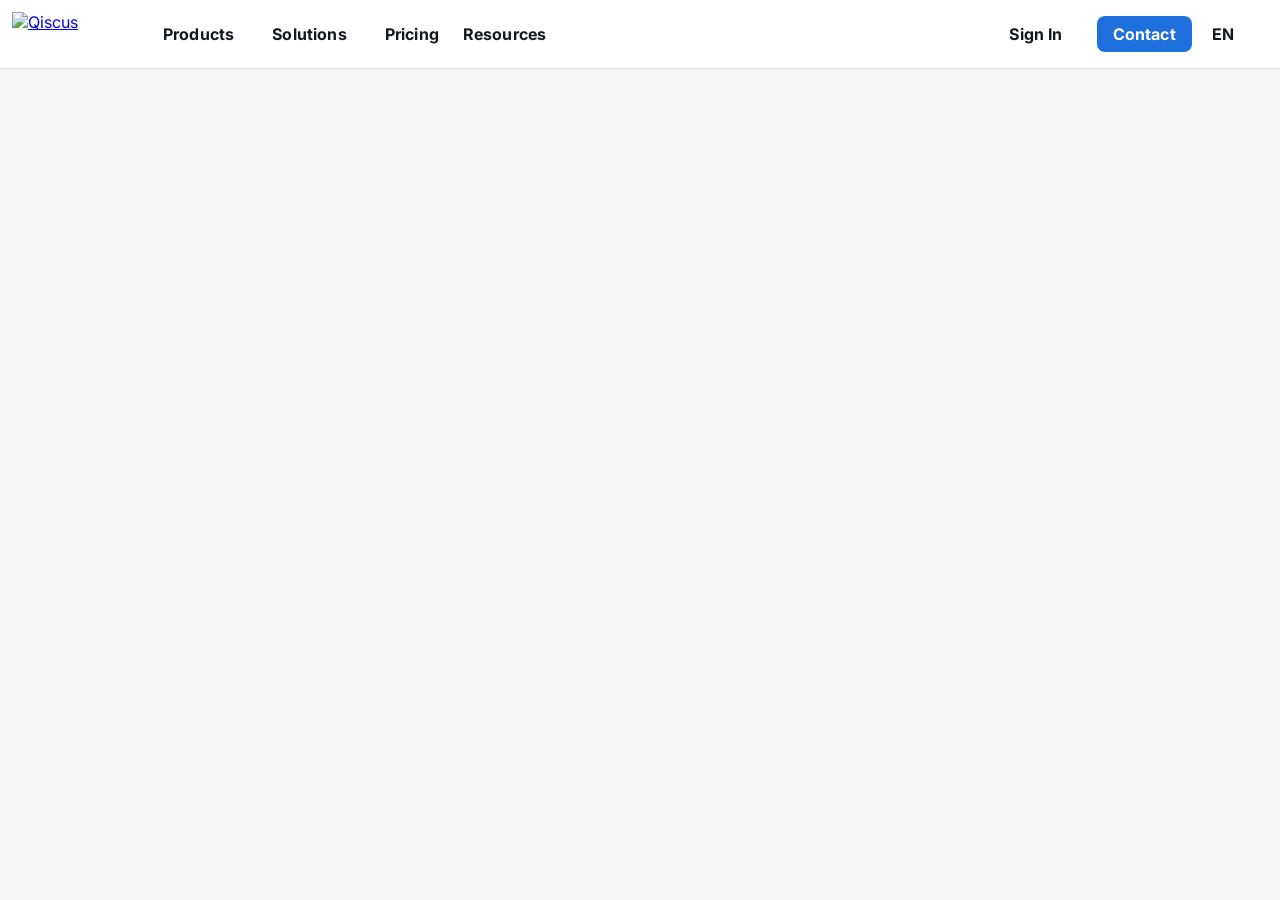
==== index.html @ 8c1f57ea "initial commit" ====
<!DOCTYPE html>
<html lang="en">
<head>
  <meta charset="UTF-8" />
  <meta name="viewport" content="width=device-width, initial-scale=1.0" />
  <title>Qiscus AI</title>
  <link rel="preconnect" href="https://fonts.googleapis.com" />
  <link rel="preconnect" href="https://fonts.gstatic.com" crossorigin />
  <link href="https://fonts.googleapis.com/css2?family=Inter:wght@400;700&display=swap" rel="stylesheet" />
  <link rel="stylesheet" href="styles.css" />
</head>
<body>
  <nav class="navbar">
    <div class="navbar__inner">
      <!-- Left: Logo + Nav -->
      <div class="navbar__left">
        <a href="#" class="navbar__logo">
          <img
            src="https://www.figma.com/api/mcp/asset/626fae6c-882a-439d-8026-f53a0a660270"
            alt="Qiscus"
            width="115"
            height="44"
          />
        </a>
        <ul class="navbar__nav">
          <li class="navbar__nav-item">
            <a href="#" class="navbar__nav-link">
              Products
              <img class="navbar__caret" src="https://www.figma.com/api/mcp/asset/991125d8-2d7a-445a-ba96-d4a3326b220b" alt="" aria-hidden="true" />
            </a>
          </li>
          <li class="navbar__nav-item">
            <a href="#" class="navbar__nav-link">
              Solutions
              <img class="navbar__caret" src="https://www.figma.com/api/mcp/asset/991125d8-2d7a-445a-ba96-d4a3326b220b" alt="" aria-hidden="true" />
            </a>
          </li>
          <li class="navbar__nav-item">
            <a href="#" class="navbar__nav-link">Pricing</a>
          </li>
          <li class="navbar__nav-item">
            <a href="#" class="navbar__nav-link">
              Resources
              <img class="navbar__caret" src="https://www.figma.com/api/mcp/asset/991125d8-2d7a-445a-ba96-d4a3326b220b" alt="" aria-hidden="true" />
            </a>
          </li>
        </ul>
      </div>

      <!-- Right: Actions -->
      <div class="navbar__right">
        <a href="#" class="navbar__nav-link">
          Sign In
          <img class="navbar__caret" src="https://www.figma.com/api/mcp/asset/991125d8-2d7a-445a-ba96-d4a3326b220b" alt="" aria-hidden="true" />
        </a>
        <a href="#" class="navbar__btn-contact">Contact</a>
        <a href="#" class="navbar__nav-link">
          EN
          <img class="navbar__caret" src="https://www.figma.com/api/mcp/asset/991125d8-2d7a-445a-ba96-d4a3326b220b" alt="" aria-hidden="true" />
        </a>
      </div>
    </div>
  </nav>
</body>
</html>
---- styles.css ----
*, *::before, *::after {
  box-sizing: border-box;
  margin: 0;
  padding: 0;
}

body {
  font-family: 'Inter', sans-serif;
  background: #f5f5f5;
}

/* Navbar */
.navbar {
  background: #ffffff;
  border-bottom: 0.5px solid #dcdcdc;
  padding: 8px 0;
}

.navbar__inner {
  max-width: 1280px;
  margin: 0 auto;
  height: 52px;
  padding: 0 12px;
  display: flex;
  align-items: center;
  justify-content: space-between;
}

/* Left side */
.navbar__left {
  display: flex;
  align-items: center;
  gap: 24px;
}

.navbar__logo img {
  display: block;
}

.navbar__nav {
  list-style: none;
  display: flex;
  align-items: center;
}

.navbar__nav-item {
  display: flex;
}

/* Shared link style */
.navbar__nav-link {
  display: flex;
  align-items: center;
  gap: 2px;
  padding: 10px 12px;
  font-size: 16px;
  font-weight: 700;
  line-height: 28px;
  letter-spacing: 0.16px;
  color: #14181f;
  text-decoration: none;
  white-space: nowrap;
  cursor: pointer;
}

.navbar__nav-link:hover {
  opacity: 0.75;
}

/* Caret icon */
.navbar__caret {
  display: block;
  width: 12px;
  height: 28px;
  object-fit: contain;
  flex-shrink: 0;
}

/* Right side */
.navbar__right {
  display: flex;
  align-items: center;
}

.navbar__right .navbar__nav-link {
  padding: 12px 20px;
}

/* Contact button */
.navbar__btn-contact {
  display: flex;
  align-items: center;
  justify-content: center;
  height: 36px;
  padding: 0 16px;
  background: #1f70dd;
  color: #ffffff;
  font-family: 'Inter', sans-serif;
  font-size: 16px;
  font-weight: 700;
  line-height: 28px;
  letter-spacing: 0.16px;
  white-space: nowrap;
  text-decoration: none;
  border-radius: 8px;
  cursor: pointer;
  flex-shrink: 0;
}

.navbar__btn-contact:hover {
  background: #1860c4;
}
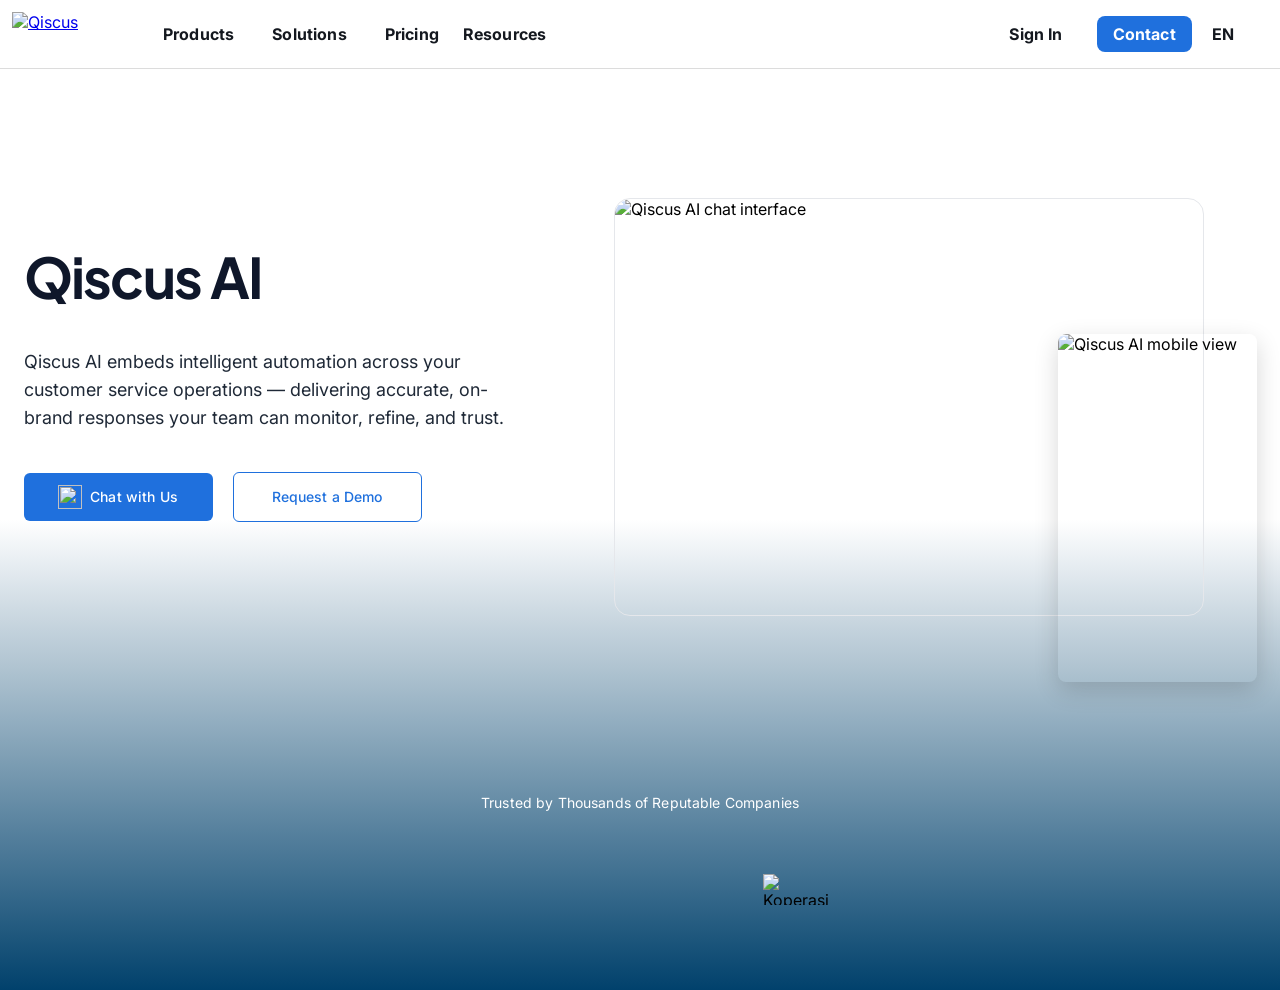
==== commit f92e94d1: "Add Navbar and Hero section from Figma design Implements the Qiscus AI landing page Navbar (products" ====
--- a/index.html
+++ b/index.html
@@ -6,7 +6,7 @@
   <title>Qiscus AI</title>
   <link rel="preconnect" href="https://fonts.googleapis.com" />
   <link rel="preconnect" href="https://fonts.gstatic.com" crossorigin />
-  <link href="https://fonts.googleapis.com/css2?family=Inter:wght@400;700&display=swap" rel="stylesheet" />
+  <link href="https://fonts.googleapis.com/css2?family=Inter:wght@400;500;700&family=Plus+Jakarta+Sans:wght@700&display=swap" rel="stylesheet" />
   <link rel="stylesheet" href="styles.css" />
 </head>
 <body>
@@ -61,5 +61,111 @@
       </div>
     </div>
   </nav>
+
+  <section class="hero">
+    <!-- Bottom gradient layer -->
+    <div class="hero__gradient"></div>
+
+    <!-- Main content: text + illustration -->
+    <div class="hero__inner">
+      <div class="hero__text">
+        <h1 class="hero__title">Qiscus AI</h1>
+        <p class="hero__desc">Qiscus AI embeds intelligent automation across your customer service operations — delivering accurate, on-brand responses your team can monitor, refine, and trust.</p>
+        <div class="hero__cta">
+          <a href="#" class="hero__btn-primary">
+            <img src="https://www.figma.com/api/mcp/asset/6ec4bca1-88fa-45b8-b868-1c3a07af2929" alt="" width="24" height="24" />
+            Chat with Us
+          </a>
+          <a href="#" class="hero__btn-secondary">Request a Demo</a>
+        </div>
+      </div>
+
+      <div class="hero__illustration">
+        <div class="hero__card-main">
+          <img src="https://www.figma.com/api/mcp/asset/ba60250b-45f6-4f45-8dd0-6a5533abe691" alt="Qiscus AI chat interface" />
+        </div>
+        <div class="hero__card-mobile">
+          <img src="https://www.figma.com/api/mcp/asset/ba60250b-45f6-4f45-8dd0-6a5533abe691" alt="Qiscus AI mobile view" />
+        </div>
+      </div>
+    </div>
+
+    <!-- Social proof -->
+    <div class="hero__proof">
+      <div class="hero__proof-inner">
+        <p class="hero__proof-title">Trusted by Thousands of Reputable Companies</p>
+        <div class="hero__logos">
+          <!-- Sunway -->
+          <div class="hero__logo-item">
+            <div class="hero__logo-mask logo-sunway"></div>
+          </div>
+          <!-- KPJ Healthcare -->
+          <div class="hero__logo-item">
+            <div class="hero__logo-mask logo-kpj"></div>
+          </div>
+          <!-- Senheng -->
+          <div class="hero__logo-item">
+            <div class="hero__logo-mask logo-senheng"></div>
+          </div>
+          <!-- Koperasi TNB -->
+          <div class="hero__logo-item">
+            <div class="hero__logo-koperasi">
+              <div class="hero__logo-mask logo-koperasi-shield"></div>
+              <img class="logo-koperasi-text" src="https://www.figma.com/api/mcp/asset/b1f89c79-1d2c-4414-a640-946f6f8cede7" alt="Koperasi TNB" />
+            </div>
+          </div>
+          <!-- Singer -->
+          <div class="hero__logo-item">
+            <div class="hero__logo-mask logo-singer"></div>
+          </div>
+          <!-- Lyreco -->
+          <div class="hero__logo-item">
+            <div class="hero__logo-mask logo-lyreco"></div>
+          </div>
+          <!-- Logo 7 (direct img) -->
+          <div class="hero__logo-item">
+            <img class="hero__logo-img" src="https://www.figma.com/api/mcp/asset/fa7a4518-a8f4-4faf-a02e-51220dc3c125" alt="" />
+          </div>
+          <!-- Logo 8 (mask, white bg) -->
+          <div class="hero__logo-item">
+            <div class="hero__logo-mask hero__logo-mask--white logo-8"></div>
+          </div>
+          <!-- Logo 9 (direct img) -->
+          <div class="hero__logo-item">
+            <img class="hero__logo-img" src="https://www.figma.com/api/mcp/asset/10935740-0b3f-488b-80e6-851cdb1eca1b" alt="" />
+          </div>
+          <!-- Logo 10 (direct img) -->
+          <div class="hero__logo-item">
+            <img class="hero__logo-img" src="https://www.figma.com/api/mcp/asset/f61298a0-b0ab-47c7-977a-0b521109a2d8" alt="" />
+          </div>
+          <!-- Logo 11 (direct img) -->
+          <div class="hero__logo-item">
+            <img class="hero__logo-img" src="https://www.figma.com/api/mcp/asset/ed7ad772-3032-4120-bdc3-472e5e040a5c" alt="" />
+          </div>
+          <!-- Logo 12 (mask, white bg) -->
+          <div class="hero__logo-item">
+            <div class="hero__logo-mask hero__logo-mask--white logo-12"></div>
+          </div>
+          <!-- Logo 13 (mask, white bg) -->
+          <div class="hero__logo-item">
+            <div class="hero__logo-mask hero__logo-mask--white logo-13"></div>
+          </div>
+          <!-- Logo 14 (direct img) -->
+          <div class="hero__logo-item">
+            <img class="hero__logo-img" src="https://www.figma.com/api/mcp/asset/cd923283-3deb-4cdb-8aef-cb356924889a" alt="" />
+          </div>
+          <!-- Logo 15 (mask, white bg) -->
+          <div class="hero__logo-item">
+            <div class="hero__logo-mask hero__logo-mask--white logo-15"></div>
+          </div>
+          <!-- Logo 16 (mask, white bg) -->
+          <div class="hero__logo-item">
+            <div class="hero__logo-mask hero__logo-mask--white logo-16"></div>
+          </div>
+        </div>
+      </div>
+    </div>
+  </section>
+
 </body>
 </html>
--- a/styles.css
+++ b/styles.css
@@ -110,3 +110,359 @@
 .navbar__btn-contact:hover {
   background: #1860c4;
 }
+
+/* ─── Hero Section ─────────────────────────────────────────────────────────── */
+
+.hero {
+  position: relative;
+  background: #ffffff;
+  min-height: 921px;
+  overflow: hidden;
+}
+
+/* Dark-to-white gradient, covers bottom 470px */
+.hero__gradient {
+  position: absolute;
+  bottom: 0;
+  left: 50%;
+  transform: translateX(-50%);
+  width: 1280px;
+  height: 470px;
+  background: linear-gradient(
+    to top,
+    rgb(1, 65, 108)   0%,
+    rgb(17, 77, 117)  6.25%,
+    rgb(33, 89, 126)  12.5%,
+    rgb(49, 101, 136) 18.75%,
+    rgb(65, 113, 145) 25%,
+    rgb(80, 124, 154) 31.25%,
+    rgb(96, 136, 163) 37.5%,
+    rgb(112, 148, 172) 43.75%,
+    rgb(128, 160, 181) 50%,
+    rgb(144, 172, 191) 56.25%,
+    rgb(160, 184, 200) 62.5%,
+    rgb(176, 196, 209) 68.75%,
+    rgb(191, 207, 218) 75%,
+    rgb(207, 219, 227) 81.25%,
+    rgb(223, 231, 237) 87.5%,
+    rgb(239, 243, 246) 93.75%,
+    rgb(255, 255, 255) 100%
+  );
+  pointer-events: none;
+}
+
+/* Centered 1280px layout container */
+.hero__inner {
+  position: relative;
+  max-width: 1280px;
+  margin: 0 auto;
+  min-height: 722px;
+}
+
+/* ─── Hero Text ─── */
+
+.hero__text {
+  position: absolute;
+  left: 23.5px;
+  top: 175px;
+  width: 490px;
+  display: flex;
+  flex-direction: column;
+  gap: 40px;
+}
+
+.hero__title {
+  font-family: 'Plus Jakarta Sans', sans-serif;
+  font-weight: 700;
+  font-size: 56px;
+  line-height: 64px;
+  letter-spacing: -1.68px;
+  color: #0f172a;
+}
+
+.hero__desc {
+  font-family: 'Inter', sans-serif;
+  font-weight: 400;
+  font-size: 18px;
+  line-height: 28px;
+  color: #1f2937;
+}
+
+.hero__cta {
+  display: flex;
+  align-items: center;
+  gap: 20px;
+}
+
+.hero__btn-primary {
+  display: flex;
+  align-items: center;
+  justify-content: center;
+  gap: 8px;
+  width: 189px;
+  padding: 12px 24px;
+  background: #1f70dd;
+  color: #ffffff;
+  font-family: 'Inter', sans-serif;
+  font-size: 14px;
+  font-weight: 500;
+  line-height: 24px;
+  letter-spacing: 0.14px;
+  white-space: nowrap;
+  text-decoration: none;
+  border-radius: 6px;
+  overflow: hidden;
+}
+
+.hero__btn-primary:hover {
+  background: #1860c4;
+}
+
+.hero__btn-primary img {
+  flex-shrink: 0;
+}
+
+.hero__btn-secondary {
+  display: flex;
+  align-items: center;
+  justify-content: center;
+  width: 189px;
+  padding: 12px 24px;
+  border: 1px solid #1f70dd;
+  color: #1f70dd;
+  font-family: 'Inter', sans-serif;
+  font-size: 14px;
+  font-weight: 500;
+  line-height: 24px;
+  letter-spacing: 0.14px;
+  white-space: nowrap;
+  text-decoration: none;
+  border-radius: 6px;
+}
+
+.hero__btn-secondary:hover {
+  background: rgba(31, 112, 221, 0.05);
+}
+
+/* ─── Hero Illustration ─── */
+
+.hero__illustration {
+  position: absolute;
+  left: 613.5px;
+  top: 129px;
+  width: 643px;
+  height: 484px;
+}
+
+.hero__card-main {
+  position: absolute;
+  left: 0;
+  top: 0;
+  width: 590px;
+  height: 418px;
+  border-radius: 16px;
+  border: 1px solid #e5e7eb;
+  overflow: hidden;
+}
+
+.hero__card-main img {
+  width: 100%;
+  height: 100%;
+  object-fit: cover;
+  display: block;
+  border-radius: 16px;
+}
+
+.hero__card-mobile {
+  position: absolute;
+  left: 444px;
+  top: 136px;
+  width: 199px;
+  height: 348px;
+  border-radius: 8px;
+  box-shadow: 0px 8px 24px 0px rgba(0, 0, 0, 0.16);
+  overflow: hidden;
+}
+
+.hero__card-mobile img {
+  width: 100%;
+  height: 100%;
+  object-fit: cover;
+  display: block;
+  border-radius: 8px;
+}
+
+/* ─── Social Proof ─── */
+
+.hero__proof {
+  position: absolute;
+  left: 0;
+  right: 0;
+  top: 722px;
+  height: 199px;
+  overflow: hidden;
+}
+
+.hero__proof-inner {
+  position: relative;
+  max-width: 1280px;
+  margin: 0 auto;
+  height: 100%;
+}
+
+.hero__proof-title {
+  text-align: center;
+  font-family: 'Inter', sans-serif;
+  font-weight: 400;
+  font-size: 14px;
+  line-height: 24px;
+  letter-spacing: 0.14px;
+  color: #ffffff;
+  width: 922px;
+  position: absolute;
+  left: 50%;
+  transform: translateX(-50%);
+  top: 0;
+}
+
+.hero__logos {
+  position: absolute;
+  left: 24px;
+  top: 48px;
+  display: flex;
+  align-items: center;
+  gap: 16px;
+}
+
+.hero__logo-item {
+  display: flex;
+  align-items: center;
+  justify-content: center;
+  width: 200px;
+  height: 100px;
+  padding: 16px 20px;
+  flex-shrink: 0;
+}
+
+/* CSS-mask technique: logo shape is the mask, background-color is the fill */
+.hero__logo-mask {
+  background-color: #f9f9fb;
+  -webkit-mask-repeat: no-repeat;
+  mask-repeat: no-repeat;
+  -webkit-mask-size: contain;
+  mask-size: contain;
+  -webkit-mask-position: center;
+  mask-position: center;
+}
+
+.hero__logo-mask--white {
+  background-color: #ffffff;
+}
+
+/* Direct-image logos */
+.hero__logo-img {
+  max-width: 140px;
+  max-height: 68px;
+  object-fit: contain;
+  display: block;
+  filter: brightness(0) invert(1);
+}
+
+/* Koperasi TNB composite layout */
+.hero__logo-koperasi {
+  position: relative;
+  width: 140px;
+  height: 40px;
+}
+
+.logo-koperasi-text {
+  position: absolute;
+  left: 61px;
+  top: 5px;
+  width: 79px;
+  height: 31px;
+  object-fit: contain;
+  display: block;
+}
+
+/* ─── Individual logo mask dimensions & URLs ─── */
+
+.logo-sunway {
+  width: 140px;
+  height: 52px;
+  -webkit-mask-image: url('https://www.figma.com/api/mcp/asset/6b6acbdd-76b6-466b-87dc-c50efbbe0c2c');
+  mask-image: url('https://www.figma.com/api/mcp/asset/6b6acbdd-76b6-466b-87dc-c50efbbe0c2c');
+}
+
+.logo-kpj {
+  width: 140px;
+  height: 29px;
+  -webkit-mask-image: url('https://www.figma.com/api/mcp/asset/3049f4ab-2ffe-4271-a260-f7bdfeb991f5');
+  mask-image: url('https://www.figma.com/api/mcp/asset/3049f4ab-2ffe-4271-a260-f7bdfeb991f5');
+}
+
+.logo-senheng {
+  width: 140px;
+  height: 17px;
+  -webkit-mask-image: url('https://www.figma.com/api/mcp/asset/7e3e6f0a-b853-44ff-9c59-cc47e1d8090e');
+  mask-image: url('https://www.figma.com/api/mcp/asset/7e3e6f0a-b853-44ff-9c59-cc47e1d8090e');
+}
+
+.logo-koperasi-shield {
+  position: absolute;
+  left: 0;
+  top: 0;
+  width: 53px;
+  height: 40px;
+  -webkit-mask-image: url('https://www.figma.com/api/mcp/asset/28b1a2e9-9df1-45f8-a026-d3d68598a9e8');
+  mask-image: url('https://www.figma.com/api/mcp/asset/28b1a2e9-9df1-45f8-a026-d3d68598a9e8');
+}
+
+.logo-singer {
+  width: 140px;
+  height: 26px;
+  -webkit-mask-image: url('https://www.figma.com/api/mcp/asset/9eb4d3e5-d9a8-42d3-96f9-d5851fe4d6a4');
+  mask-image: url('https://www.figma.com/api/mcp/asset/9eb4d3e5-d9a8-42d3-96f9-d5851fe4d6a4');
+}
+
+.logo-lyreco {
+  width: 140px;
+  height: 62px;
+  -webkit-mask-image: url('https://www.figma.com/api/mcp/asset/bc46e14f-45c9-49b3-b4bc-300394242059');
+  mask-image: url('https://www.figma.com/api/mcp/asset/bc46e14f-45c9-49b3-b4bc-300394242059');
+}
+
+.logo-8 {
+  width: 140px;
+  height: 51px;
+  -webkit-mask-image: url('https://www.figma.com/api/mcp/asset/b255d3b7-22af-4bff-84a4-9b9f73eab8cd');
+  mask-image: url('https://www.figma.com/api/mcp/asset/b255d3b7-22af-4bff-84a4-9b9f73eab8cd');
+}
+
+.logo-12 {
+  width: 100px;
+  height: 100px;
+  -webkit-mask-image: url('https://www.figma.com/api/mcp/asset/a21ade8b-256b-43d7-83a5-b6251d20c9fb');
+  mask-image: url('https://www.figma.com/api/mcp/asset/a21ade8b-256b-43d7-83a5-b6251d20c9fb');
+}
+
+.logo-13 {
+  width: 97px;
+  height: 90px;
+  -webkit-mask-image: url('https://www.figma.com/api/mcp/asset/ca4061df-2a73-46e8-b2c6-37c692679201');
+  mask-image: url('https://www.figma.com/api/mcp/asset/ca4061df-2a73-46e8-b2c6-37c692679201');
+}
+
+.logo-15 {
+  width: 140px;
+  height: 41px;
+  -webkit-mask-image: url('https://www.figma.com/api/mcp/asset/5841f36e-260e-40a5-a9ce-3cf1f7dc8186');
+  mask-image: url('https://www.figma.com/api/mcp/asset/5841f36e-260e-40a5-a9ce-3cf1f7dc8186');
+}
+
+.logo-16 {
+  width: 140px;
+  height: 22px;
+  -webkit-mask-image: url('https://www.figma.com/api/mcp/asset/d921c53f-e398-4618-a2a8-60cd3b0514a5');
+  mask-image: url('https://www.figma.com/api/mcp/asset/d921c53f-e398-4618-a2a8-60cd3b0514a5');
+}
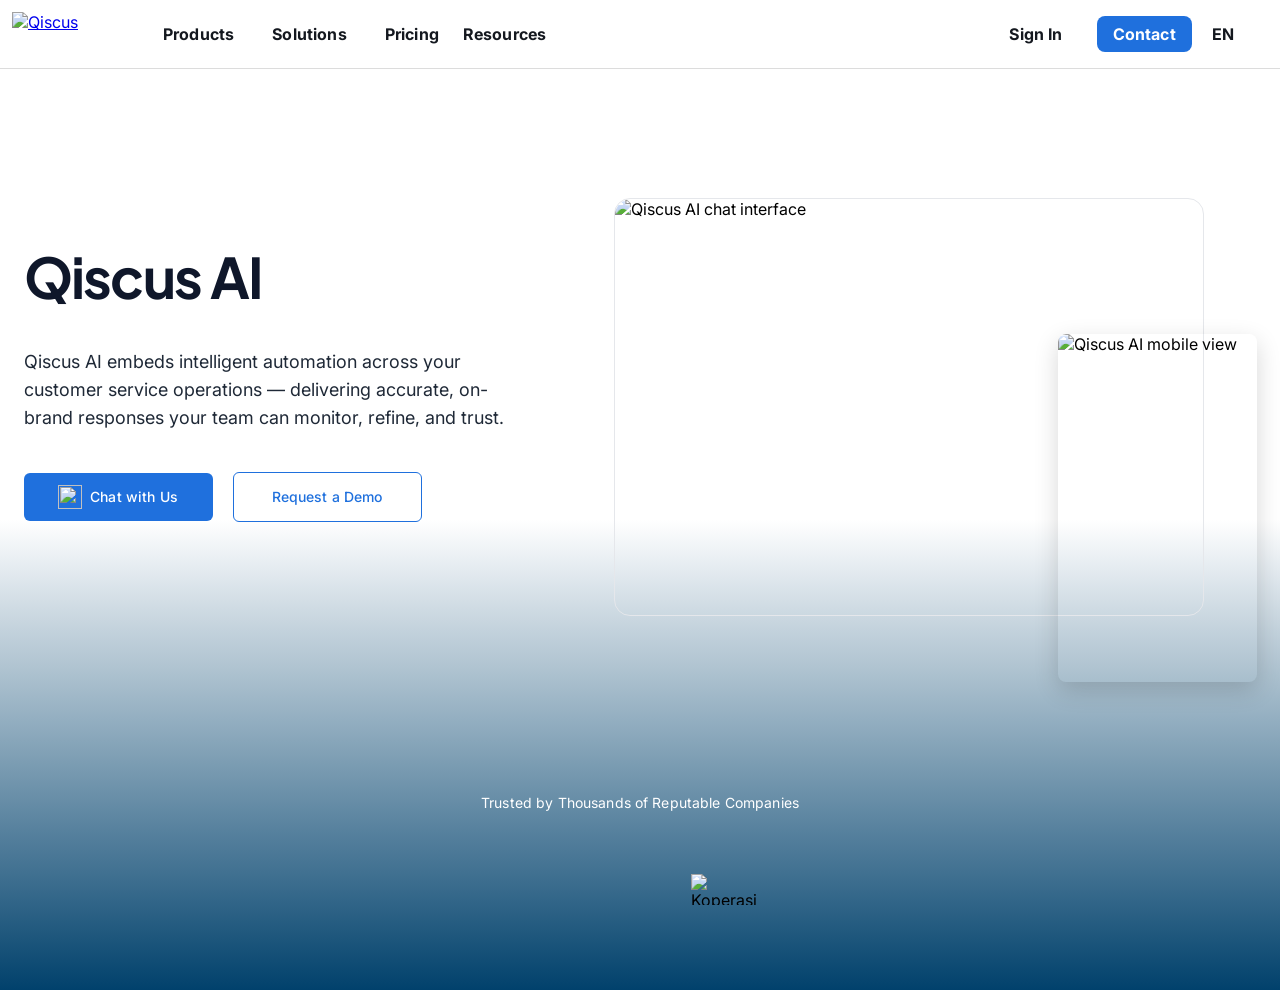
==== commit 42e5ec22: "Add infinite marquee animation to client logo strip Logos scroll left in a seamless loop (32s cycle)" ====
--- a/index.html
+++ b/index.html
@@ -95,72 +95,55 @@
       <div class="hero__proof-inner">
         <p class="hero__proof-title">Trusted by Thousands of Reputable Companies</p>
         <div class="hero__logos">
-          <!-- Sunway -->
-          <div class="hero__logo-item">
-            <div class="hero__logo-mask logo-sunway"></div>
-          </div>
-          <!-- KPJ Healthcare -->
-          <div class="hero__logo-item">
-            <div class="hero__logo-mask logo-kpj"></div>
-          </div>
-          <!-- Senheng -->
-          <div class="hero__logo-item">
-            <div class="hero__logo-mask logo-senheng"></div>
-          </div>
-          <!-- Koperasi TNB -->
-          <div class="hero__logo-item">
-            <div class="hero__logo-koperasi">
-              <div class="hero__logo-mask logo-koperasi-shield"></div>
-              <img class="logo-koperasi-text" src="https://www.figma.com/api/mcp/asset/b1f89c79-1d2c-4414-a640-946f6f8cede7" alt="Koperasi TNB" />
+          <div class="hero__logos-track">
+            <!-- Strip 1 -->
+            <div class="hero__logos-strip">
+              <div class="hero__logo-item"><div class="hero__logo-mask logo-sunway"></div></div>
+              <div class="hero__logo-item"><div class="hero__logo-mask logo-kpj"></div></div>
+              <div class="hero__logo-item"><div class="hero__logo-mask logo-senheng"></div></div>
+              <div class="hero__logo-item">
+                <div class="hero__logo-koperasi">
+                  <div class="hero__logo-mask logo-koperasi-shield"></div>
+                  <img class="logo-koperasi-text" src="https://www.figma.com/api/mcp/asset/b1f89c79-1d2c-4414-a640-946f6f8cede7" alt="Koperasi TNB" />
+                </div>
+              </div>
+              <div class="hero__logo-item"><div class="hero__logo-mask logo-singer"></div></div>
+              <div class="hero__logo-item"><div class="hero__logo-mask logo-lyreco"></div></div>
+              <div class="hero__logo-item"><img class="hero__logo-img" src="https://www.figma.com/api/mcp/asset/fa7a4518-a8f4-4faf-a02e-51220dc3c125" alt="" /></div>
+              <div class="hero__logo-item"><div class="hero__logo-mask hero__logo-mask--white logo-8"></div></div>
+              <div class="hero__logo-item"><img class="hero__logo-img" src="https://www.figma.com/api/mcp/asset/10935740-0b3f-488b-80e6-851cdb1eca1b" alt="" /></div>
+              <div class="hero__logo-item"><img class="hero__logo-img" src="https://www.figma.com/api/mcp/asset/f61298a0-b0ab-47c7-977a-0b521109a2d8" alt="" /></div>
+              <div class="hero__logo-item"><img class="hero__logo-img" src="https://www.figma.com/api/mcp/asset/ed7ad772-3032-4120-bdc3-472e5e040a5c" alt="" /></div>
+              <div class="hero__logo-item"><div class="hero__logo-mask hero__logo-mask--white logo-12"></div></div>
+              <div class="hero__logo-item"><div class="hero__logo-mask hero__logo-mask--white logo-13"></div></div>
+              <div class="hero__logo-item"><img class="hero__logo-img" src="https://www.figma.com/api/mcp/asset/cd923283-3deb-4cdb-8aef-cb356924889a" alt="" /></div>
+              <div class="hero__logo-item"><div class="hero__logo-mask hero__logo-mask--white logo-15"></div></div>
+              <div class="hero__logo-item"><div class="hero__logo-mask hero__logo-mask--white logo-16"></div></div>
             </div>
-          </div>
-          <!-- Singer -->
-          <div class="hero__logo-item">
-            <div class="hero__logo-mask logo-singer"></div>
-          </div>
-          <!-- Lyreco -->
-          <div class="hero__logo-item">
-            <div class="hero__logo-mask logo-lyreco"></div>
-          </div>
-          <!-- Logo 7 (direct img) -->
-          <div class="hero__logo-item">
-            <img class="hero__logo-img" src="https://www.figma.com/api/mcp/asset/fa7a4518-a8f4-4faf-a02e-51220dc3c125" alt="" />
-          </div>
-          <!-- Logo 8 (mask, white bg) -->
-          <div class="hero__logo-item">
-            <div class="hero__logo-mask hero__logo-mask--white logo-8"></div>
-          </div>
-          <!-- Logo 9 (direct img) -->
-          <div class="hero__logo-item">
-            <img class="hero__logo-img" src="https://www.figma.com/api/mcp/asset/10935740-0b3f-488b-80e6-851cdb1eca1b" alt="" />
-          </div>
-          <!-- Logo 10 (direct img) -->
-          <div class="hero__logo-item">
-            <img class="hero__logo-img" src="https://www.figma.com/api/mcp/asset/f61298a0-b0ab-47c7-977a-0b521109a2d8" alt="" />
-          </div>
-          <!-- Logo 11 (direct img) -->
-          <div class="hero__logo-item">
-            <img class="hero__logo-img" src="https://www.figma.com/api/mcp/asset/ed7ad772-3032-4120-bdc3-472e5e040a5c" alt="" />
-          </div>
-          <!-- Logo 12 (mask, white bg) -->
-          <div class="hero__logo-item">
-            <div class="hero__logo-mask hero__logo-mask--white logo-12"></div>
-          </div>
-          <!-- Logo 13 (mask, white bg) -->
-          <div class="hero__logo-item">
-            <div class="hero__logo-mask hero__logo-mask--white logo-13"></div>
-          </div>
-          <!-- Logo 14 (direct img) -->
-          <div class="hero__logo-item">
-            <img class="hero__logo-img" src="https://www.figma.com/api/mcp/asset/cd923283-3deb-4cdb-8aef-cb356924889a" alt="" />
-          </div>
-          <!-- Logo 15 (mask, white bg) -->
-          <div class="hero__logo-item">
-            <div class="hero__logo-mask hero__logo-mask--white logo-15"></div>
-          </div>
-          <!-- Logo 16 (mask, white bg) -->
-          <div class="hero__logo-item">
-            <div class="hero__logo-mask hero__logo-mask--white logo-16"></div>
+            <!-- Strip 2 (duplicate for seamless loop) -->
+            <div class="hero__logos-strip" aria-hidden="true">
+              <div class="hero__logo-item"><div class="hero__logo-mask logo-sunway"></div></div>
+              <div class="hero__logo-item"><div class="hero__logo-mask logo-kpj"></div></div>
+              <div class="hero__logo-item"><div class="hero__logo-mask logo-senheng"></div></div>
+              <div class="hero__logo-item">
+                <div class="hero__logo-koperasi">
+                  <div class="hero__logo-mask logo-koperasi-shield"></div>
+                  <img class="logo-koperasi-text" src="https://www.figma.com/api/mcp/asset/b1f89c79-1d2c-4414-a640-946f6f8cede7" alt="" />
+                </div>
+              </div>
+              <div class="hero__logo-item"><div class="hero__logo-mask logo-singer"></div></div>
+              <div class="hero__logo-item"><div class="hero__logo-mask logo-lyreco"></div></div>
+              <div class="hero__logo-item"><img class="hero__logo-img" src="https://www.figma.com/api/mcp/asset/fa7a4518-a8f4-4faf-a02e-51220dc3c125" alt="" /></div>
+              <div class="hero__logo-item"><div class="hero__logo-mask hero__logo-mask--white logo-8"></div></div>
+              <div class="hero__logo-item"><img class="hero__logo-img" src="https://www.figma.com/api/mcp/asset/10935740-0b3f-488b-80e6-851cdb1eca1b" alt="" /></div>
+              <div class="hero__logo-item"><img class="hero__logo-img" src="https://www.figma.com/api/mcp/asset/f61298a0-b0ab-47c7-977a-0b521109a2d8" alt="" /></div>
+              <div class="hero__logo-item"><img class="hero__logo-img" src="https://www.figma.com/api/mcp/asset/ed7ad772-3032-4120-bdc3-472e5e040a5c" alt="" /></div>
+              <div class="hero__logo-item"><div class="hero__logo-mask hero__logo-mask--white logo-12"></div></div>
+              <div class="hero__logo-item"><div class="hero__logo-mask hero__logo-mask--white logo-13"></div></div>
+              <div class="hero__logo-item"><img class="hero__logo-img" src="https://www.figma.com/api/mcp/asset/cd923283-3deb-4cdb-8aef-cb356924889a" alt="" /></div>
+              <div class="hero__logo-item"><div class="hero__logo-mask hero__logo-mask--white logo-15"></div></div>
+              <div class="hero__logo-item"><div class="hero__logo-mask hero__logo-mask--white logo-16"></div></div>
+            </div>
           </div>
         </div>
       </div>
--- a/styles.css
+++ b/styles.css
@@ -212,10 +212,18 @@
   text-decoration: none;
   border-radius: 6px;
   overflow: hidden;
+  transition: background 0.25s ease, transform 0.2s ease, box-shadow 0.25s ease;
 }
 
 .hero__btn-primary:hover {
   background: #1860c4;
+  transform: translateY(-2px);
+  box-shadow: 0 8px 20px rgba(31, 112, 221, 0.45);
+}
+
+.hero__btn-primary:active {
+  transform: translateY(0);
+  box-shadow: none;
 }
 
 .hero__btn-primary img {
@@ -238,10 +246,16 @@
   white-space: nowrap;
   text-decoration: none;
   border-radius: 6px;
+  transition: background 0.25s ease, color 0.25s ease, transform 0.2s ease, box-shadow 0.25s ease;
 }
 
 .hero__btn-secondary:hover {
-  background: rgba(31, 112, 221, 0.05);
+  background: rgba(31, 112, 221, 0.08);
+  transform: translateY(-2px);
+}
+
+.hero__btn-secondary:active {
+  transform: translateY(0);
 }
 
 /* ─── Hero Illustration ─── */
@@ -327,11 +341,33 @@
 
 .hero__logos {
   position: absolute;
-  left: 24px;
+  left: 0;
+  right: 0;
   top: 48px;
-  display: flex;
-  align-items: center;
-  gap: 16px;
+  overflow: hidden;
+  /* Fade edges for a smooth entry/exit */
+  -webkit-mask-image: linear-gradient(to right, transparent 0%, black 6%, black 94%, transparent 100%);
+  mask-image: linear-gradient(to right, transparent 0%, black 6%, black 94%, transparent 100%);
+}
+
+.hero__logos-track {
+  display: flex;
+  width: max-content;
+  animation: logo-marquee 32s linear infinite;
+}
+
+.hero__logos-track:hover {
+  animation-play-state: paused;
+}
+
+.hero__logos-strip {
+  display: flex;
+  align-items: center;
+}
+
+@keyframes logo-marquee {
+  0%   { transform: translateX(0); }
+  100% { transform: translateX(-50%); }
 }
 
 .hero__logo-item {
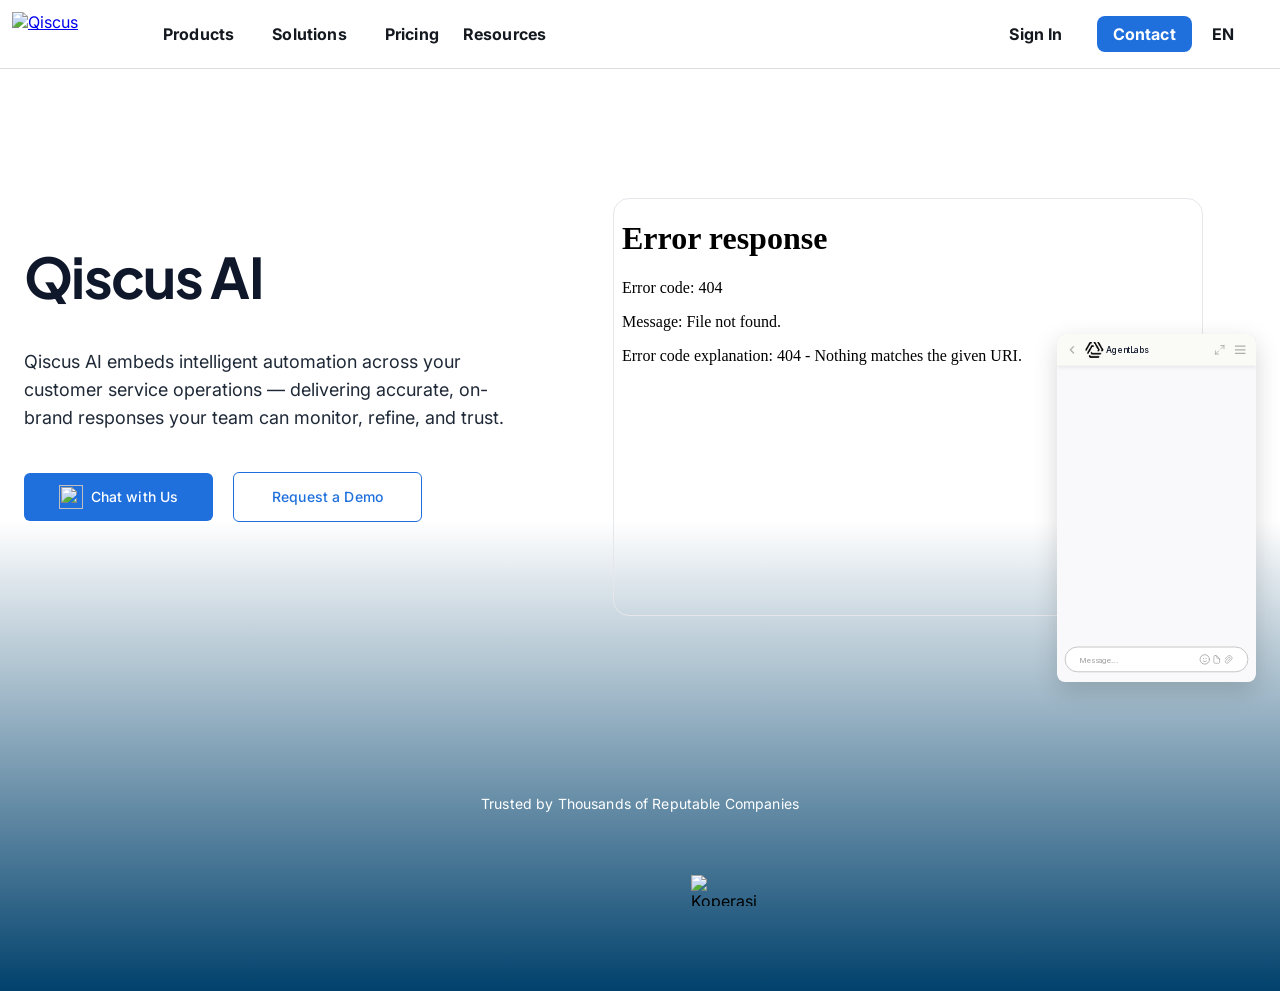
==== commit 205c668f: "Add responsive hero layout, iframe animations, and sequential chat timing - Convert hero to flex lay" ====
--- a/index.html
+++ b/index.html
@@ -82,10 +82,10 @@
 
       <div class="hero__illustration">
         <div class="hero__card-main">
-          <img src="https://www.figma.com/api/mcp/asset/ba60250b-45f6-4f45-8dd0-6a5533abe691" alt="Qiscus AI chat interface" />
+          <iframe src="animation-asset/hero-desktop.html" title="Qiscus AI chat interface" scrolling="no"></iframe>
         </div>
         <div class="hero__card-mobile">
-          <img src="https://www.figma.com/api/mcp/asset/ba60250b-45f6-4f45-8dd0-6a5533abe691" alt="Qiscus AI mobile view" />
+          <iframe src="animation-asset/hero-mobile-pov.html" title="Qiscus AI mobile view" scrolling="no"></iframe>
         </div>
       </div>
     </div>
@@ -98,51 +98,59 @@
           <div class="hero__logos-track">
             <!-- Strip 1 -->
             <div class="hero__logos-strip">
-              <div class="hero__logo-item"><div class="hero__logo-mask logo-sunway"></div></div>
-              <div class="hero__logo-item"><div class="hero__logo-mask logo-kpj"></div></div>
-              <div class="hero__logo-item"><div class="hero__logo-mask logo-senheng"></div></div>
+              <div class="hero__logo-item"><div class="hero__logo-mask logo-sunway" style="-webkit-mask-image: url('https://www.figma.com/api/mcp/asset/15606f54-b645-460d-9b4b-3197fa75b9d9'); mask-image: url('https://www.figma.com/api/mcp/asset/15606f54-b645-460d-9b4b-3197fa75b9d9')"></div></div>
+              <div class="hero__logo-item"><div class="hero__logo-mask logo-kpj" style="-webkit-mask-image: url('https://www.figma.com/api/mcp/asset/d52b6677-3e16-47b2-bfd8-a2baaff6cf8d'); mask-image: url('https://www.figma.com/api/mcp/asset/d52b6677-3e16-47b2-bfd8-a2baaff6cf8d')"></div></div>
+              <div class="hero__logo-item"><div class="hero__logo-mask logo-senheng" style="-webkit-mask-image: url('https://www.figma.com/api/mcp/asset/76a22ac6-b872-4d04-9c30-16d8f2dd8b81'); mask-image: url('https://www.figma.com/api/mcp/asset/76a22ac6-b872-4d04-9c30-16d8f2dd8b81')"></div></div>
               <div class="hero__logo-item">
                 <div class="hero__logo-koperasi">
-                  <div class="hero__logo-mask logo-koperasi-shield"></div>
+                  <div class="hero__logo-mask logo-koperasi-shield" style="-webkit-mask-image: url('https://www.figma.com/api/mcp/asset/32f1b693-5a1e-42e1-aa95-7d72ffe56473'); mask-image: url('https://www.figma.com/api/mcp/asset/32f1b693-5a1e-42e1-aa95-7d72ffe56473')"></div>
                   <img class="logo-koperasi-text" src="https://www.figma.com/api/mcp/asset/b1f89c79-1d2c-4414-a640-946f6f8cede7" alt="Koperasi TNB" />
                 </div>
               </div>
-              <div class="hero__logo-item"><div class="hero__logo-mask logo-singer"></div></div>
-              <div class="hero__logo-item"><div class="hero__logo-mask logo-lyreco"></div></div>
-              <div class="hero__logo-item"><img class="hero__logo-img" src="https://www.figma.com/api/mcp/asset/fa7a4518-a8f4-4faf-a02e-51220dc3c125" alt="" /></div>
-              <div class="hero__logo-item"><div class="hero__logo-mask hero__logo-mask--white logo-8"></div></div>
+              <div class="hero__logo-item"><div class="hero__logo-mask logo-singer" style="-webkit-mask-image: url('https://www.figma.com/api/mcp/asset/e0f2a84e-26cf-4033-88be-4d9dc968fd20'); mask-image: url('https://www.figma.com/api/mcp/asset/e0f2a84e-26cf-4033-88be-4d9dc968fd20')"></div></div>
+              <div class="hero__logo-item"><div class="hero__logo-mask logo-lyreco" style="-webkit-mask-image: url('https://www.figma.com/api/mcp/asset/c4fcb01b-5b23-4075-aab0-609b71ab1320'); mask-image: url('https://www.figma.com/api/mcp/asset/c4fcb01b-5b23-4075-aab0-609b71ab1320')"></div></div>
+              <div class="hero__logo-item">
+                <div class="logo-7-wrapper" style="-webkit-mask-image: url('https://www.figma.com/api/mcp/asset/76db0c6a-c81d-464a-bef0-f8ab4578546a'); mask-image: url('https://www.figma.com/api/mcp/asset/76db0c6a-c81d-464a-bef0-f8ab4578546a')">
+                  <img src="https://www.figma.com/api/mcp/asset/91ac2bfa-9da2-434a-bd5a-eb3abfd4e088" alt="" />
+                </div>
+              </div>
+              <div class="hero__logo-item"><div class="hero__logo-mask hero__logo-mask--white logo-8" style="-webkit-mask-image: url('https://www.figma.com/api/mcp/asset/9aae6d57-89a1-43ee-8c89-ccf06a7b3ae2'); mask-image: url('https://www.figma.com/api/mcp/asset/9aae6d57-89a1-43ee-8c89-ccf06a7b3ae2')"></div></div>
               <div class="hero__logo-item"><img class="hero__logo-img" src="https://www.figma.com/api/mcp/asset/10935740-0b3f-488b-80e6-851cdb1eca1b" alt="" /></div>
               <div class="hero__logo-item"><img class="hero__logo-img" src="https://www.figma.com/api/mcp/asset/f61298a0-b0ab-47c7-977a-0b521109a2d8" alt="" /></div>
               <div class="hero__logo-item"><img class="hero__logo-img" src="https://www.figma.com/api/mcp/asset/ed7ad772-3032-4120-bdc3-472e5e040a5c" alt="" /></div>
-              <div class="hero__logo-item"><div class="hero__logo-mask hero__logo-mask--white logo-12"></div></div>
-              <div class="hero__logo-item"><div class="hero__logo-mask hero__logo-mask--white logo-13"></div></div>
+              <div class="hero__logo-item"><div class="hero__logo-mask hero__logo-mask--white logo-12" style="-webkit-mask-image: url('https://www.figma.com/api/mcp/asset/517fabce-2df0-47a4-a57f-712efe4a0af8'); mask-image: url('https://www.figma.com/api/mcp/asset/517fabce-2df0-47a4-a57f-712efe4a0af8')"></div></div>
+              <div class="hero__logo-item"><div class="hero__logo-mask hero__logo-mask--white logo-13" style="-webkit-mask-image: url('https://www.figma.com/api/mcp/asset/46e75a8f-be72-4c0d-adc0-1a8ac7cfd098'); mask-image: url('https://www.figma.com/api/mcp/asset/46e75a8f-be72-4c0d-adc0-1a8ac7cfd098')"></div></div>
               <div class="hero__logo-item"><img class="hero__logo-img" src="https://www.figma.com/api/mcp/asset/cd923283-3deb-4cdb-8aef-cb356924889a" alt="" /></div>
-              <div class="hero__logo-item"><div class="hero__logo-mask hero__logo-mask--white logo-15"></div></div>
-              <div class="hero__logo-item"><div class="hero__logo-mask hero__logo-mask--white logo-16"></div></div>
+              <div class="hero__logo-item"><div class="hero__logo-mask hero__logo-mask--white logo-15" style="-webkit-mask-image: url('https://www.figma.com/api/mcp/asset/cec92f67-3ca6-4d5f-9e65-637aaca9ba2d'); mask-image: url('https://www.figma.com/api/mcp/asset/cec92f67-3ca6-4d5f-9e65-637aaca9ba2d')"></div></div>
+              <div class="hero__logo-item"><div class="hero__logo-mask hero__logo-mask--white logo-16" style="-webkit-mask-image: url('https://www.figma.com/api/mcp/asset/91fdc87d-6b78-4ff4-bf38-3d2920a80b05'); mask-image: url('https://www.figma.com/api/mcp/asset/91fdc87d-6b78-4ff4-bf38-3d2920a80b05')"></div></div>
             </div>
             <!-- Strip 2 (duplicate for seamless loop) -->
             <div class="hero__logos-strip" aria-hidden="true">
-              <div class="hero__logo-item"><div class="hero__logo-mask logo-sunway"></div></div>
-              <div class="hero__logo-item"><div class="hero__logo-mask logo-kpj"></div></div>
-              <div class="hero__logo-item"><div class="hero__logo-mask logo-senheng"></div></div>
+              <div class="hero__logo-item"><div class="hero__logo-mask logo-sunway" style="-webkit-mask-image: url('https://www.figma.com/api/mcp/asset/15606f54-b645-460d-9b4b-3197fa75b9d9'); mask-image: url('https://www.figma.com/api/mcp/asset/15606f54-b645-460d-9b4b-3197fa75b9d9')"></div></div>
+              <div class="hero__logo-item"><div class="hero__logo-mask logo-kpj" style="-webkit-mask-image: url('https://www.figma.com/api/mcp/asset/d52b6677-3e16-47b2-bfd8-a2baaff6cf8d'); mask-image: url('https://www.figma.com/api/mcp/asset/d52b6677-3e16-47b2-bfd8-a2baaff6cf8d')"></div></div>
+              <div class="hero__logo-item"><div class="hero__logo-mask logo-senheng" style="-webkit-mask-image: url('https://www.figma.com/api/mcp/asset/76a22ac6-b872-4d04-9c30-16d8f2dd8b81'); mask-image: url('https://www.figma.com/api/mcp/asset/76a22ac6-b872-4d04-9c30-16d8f2dd8b81')"></div></div>
               <div class="hero__logo-item">
                 <div class="hero__logo-koperasi">
-                  <div class="hero__logo-mask logo-koperasi-shield"></div>
+                  <div class="hero__logo-mask logo-koperasi-shield" style="-webkit-mask-image: url('https://www.figma.com/api/mcp/asset/32f1b693-5a1e-42e1-aa95-7d72ffe56473'); mask-image: url('https://www.figma.com/api/mcp/asset/32f1b693-5a1e-42e1-aa95-7d72ffe56473')"></div>
                   <img class="logo-koperasi-text" src="https://www.figma.com/api/mcp/asset/b1f89c79-1d2c-4414-a640-946f6f8cede7" alt="" />
                 </div>
               </div>
-              <div class="hero__logo-item"><div class="hero__logo-mask logo-singer"></div></div>
-              <div class="hero__logo-item"><div class="hero__logo-mask logo-lyreco"></div></div>
-              <div class="hero__logo-item"><img class="hero__logo-img" src="https://www.figma.com/api/mcp/asset/fa7a4518-a8f4-4faf-a02e-51220dc3c125" alt="" /></div>
-              <div class="hero__logo-item"><div class="hero__logo-mask hero__logo-mask--white logo-8"></div></div>
+              <div class="hero__logo-item"><div class="hero__logo-mask logo-singer" style="-webkit-mask-image: url('https://www.figma.com/api/mcp/asset/e0f2a84e-26cf-4033-88be-4d9dc968fd20'); mask-image: url('https://www.figma.com/api/mcp/asset/e0f2a84e-26cf-4033-88be-4d9dc968fd20')"></div></div>
+              <div class="hero__logo-item"><div class="hero__logo-mask logo-lyreco" style="-webkit-mask-image: url('https://www.figma.com/api/mcp/asset/c4fcb01b-5b23-4075-aab0-609b71ab1320'); mask-image: url('https://www.figma.com/api/mcp/asset/c4fcb01b-5b23-4075-aab0-609b71ab1320')"></div></div>
+              <div class="hero__logo-item">
+                <div class="logo-7-wrapper" style="-webkit-mask-image: url('https://www.figma.com/api/mcp/asset/76db0c6a-c81d-464a-bef0-f8ab4578546a'); mask-image: url('https://www.figma.com/api/mcp/asset/76db0c6a-c81d-464a-bef0-f8ab4578546a')">
+                  <img src="https://www.figma.com/api/mcp/asset/91ac2bfa-9da2-434a-bd5a-eb3abfd4e088" alt="" />
+                </div>
+              </div>
+              <div class="hero__logo-item"><div class="hero__logo-mask hero__logo-mask--white logo-8" style="-webkit-mask-image: url('https://www.figma.com/api/mcp/asset/9aae6d57-89a1-43ee-8c89-ccf06a7b3ae2'); mask-image: url('https://www.figma.com/api/mcp/asset/9aae6d57-89a1-43ee-8c89-ccf06a7b3ae2')"></div></div>
               <div class="hero__logo-item"><img class="hero__logo-img" src="https://www.figma.com/api/mcp/asset/10935740-0b3f-488b-80e6-851cdb1eca1b" alt="" /></div>
               <div class="hero__logo-item"><img class="hero__logo-img" src="https://www.figma.com/api/mcp/asset/f61298a0-b0ab-47c7-977a-0b521109a2d8" alt="" /></div>
               <div class="hero__logo-item"><img class="hero__logo-img" src="https://www.figma.com/api/mcp/asset/ed7ad772-3032-4120-bdc3-472e5e040a5c" alt="" /></div>
-              <div class="hero__logo-item"><div class="hero__logo-mask hero__logo-mask--white logo-12"></div></div>
-              <div class="hero__logo-item"><div class="hero__logo-mask hero__logo-mask--white logo-13"></div></div>
+              <div class="hero__logo-item"><div class="hero__logo-mask hero__logo-mask--white logo-12" style="-webkit-mask-image: url('https://www.figma.com/api/mcp/asset/517fabce-2df0-47a4-a57f-712efe4a0af8'); mask-image: url('https://www.figma.com/api/mcp/asset/517fabce-2df0-47a4-a57f-712efe4a0af8')"></div></div>
+              <div class="hero__logo-item"><div class="hero__logo-mask hero__logo-mask--white logo-13" style="-webkit-mask-image: url('https://www.figma.com/api/mcp/asset/46e75a8f-be72-4c0d-adc0-1a8ac7cfd098'); mask-image: url('https://www.figma.com/api/mcp/asset/46e75a8f-be72-4c0d-adc0-1a8ac7cfd098')"></div></div>
               <div class="hero__logo-item"><img class="hero__logo-img" src="https://www.figma.com/api/mcp/asset/cd923283-3deb-4cdb-8aef-cb356924889a" alt="" /></div>
-              <div class="hero__logo-item"><div class="hero__logo-mask hero__logo-mask--white logo-15"></div></div>
-              <div class="hero__logo-item"><div class="hero__logo-mask hero__logo-mask--white logo-16"></div></div>
+              <div class="hero__logo-item"><div class="hero__logo-mask hero__logo-mask--white logo-15" style="-webkit-mask-image: url('https://www.figma.com/api/mcp/asset/cec92f67-3ca6-4d5f-9e65-637aaca9ba2d'); mask-image: url('https://www.figma.com/api/mcp/asset/cec92f67-3ca6-4d5f-9e65-637aaca9ba2d')"></div></div>
+              <div class="hero__logo-item"><div class="hero__logo-mask hero__logo-mask--white logo-16" style="-webkit-mask-image: url('https://www.figma.com/api/mcp/asset/91fdc87d-6b78-4ff4-bf38-3d2920a80b05'); mask-image: url('https://www.figma.com/api/mcp/asset/91fdc87d-6b78-4ff4-bf38-3d2920a80b05')"></div></div>
             </div>
           </div>
         </div>
--- a/styles.css
+++ b/styles.css
@@ -116,7 +116,6 @@
 .hero {
   position: relative;
   background: #ffffff;
-  min-height: 921px;
   overflow: hidden;
 }
 
@@ -124,9 +123,8 @@
 .hero__gradient {
   position: absolute;
   bottom: 0;
-  left: 50%;
-  transform: translateX(-50%);
-  width: 1280px;
+  left: 0;
+  right: 0;
   height: 470px;
   background: linear-gradient(
     to top,
@@ -156,16 +154,19 @@
   position: relative;
   max-width: 1280px;
   margin: 0 auto;
-  min-height: 722px;
+  padding: 129px 24px 110px;
+  display: flex;
+  align-items: flex-start;
+  justify-content: space-between;
+  gap: 24px;
 }
 
 /* ─── Hero Text ─── */
 
 .hero__text {
-  position: absolute;
-  left: 23.5px;
-  top: 175px;
   width: 490px;
+  flex-shrink: 0;
+  margin-top: 46px;
   display: flex;
   flex-direction: column;
   gap: 40px;
@@ -261,11 +262,10 @@
 /* ─── Hero Illustration ─── */
 
 .hero__illustration {
-  position: absolute;
-  left: 613.5px;
-  top: 129px;
+  position: relative;
   width: 643px;
   height: 484px;
+  flex-shrink: 0;
 }
 
 .hero__card-main {
@@ -279,11 +279,12 @@
   overflow: hidden;
 }
 
-.hero__card-main img {
+.hero__card-main img,
+.hero__card-main iframe {
   width: 100%;
   height: 100%;
-  object-fit: cover;
   display: block;
+  border: none;
   border-radius: 16px;
 }
 
@@ -298,21 +299,20 @@
   overflow: hidden;
 }
 
-.hero__card-mobile img {
+.hero__card-mobile img,
+.hero__card-mobile iframe {
   width: 100%;
   height: 100%;
   object-fit: cover;
   display: block;
+  border: none;
   border-radius: 8px;
 }
 
 /* ─── Social Proof ─── */
 
 .hero__proof {
-  position: absolute;
-  left: 0;
-  right: 0;
-  top: 722px;
+  position: relative;
   height: 199px;
   overflow: hidden;
 }
@@ -332,11 +332,13 @@
   line-height: 24px;
   letter-spacing: 0.14px;
   color: #ffffff;
-  width: 922px;
+  max-width: 922px;
+  width: 100%;
   position: absolute;
   left: 50%;
   transform: translateX(-50%);
   top: 0;
+  padding: 0 24px;
 }
 
 .hero__logos {
@@ -421,6 +423,31 @@
   display: block;
 }
 
+/* Logo-7 (Kineta) — mask + inner image */
+.logo-7-wrapper {
+  position: relative;
+  width: 140px;
+  height: 19px;
+  margin-top: 8px;
+  -webkit-mask-size: 140px 32px;
+  mask-size: 140px 32px;
+  -webkit-mask-position: 0px -8px;
+  mask-position: 0px -8px;
+  -webkit-mask-repeat: no-repeat;
+  mask-repeat: no-repeat;
+  overflow: hidden;
+}
+
+.logo-7-wrapper > img {
+  position: absolute;
+  display: block;
+  top: 0; left: 0; right: 0; bottom: 0;
+  width: 100%;
+  height: 100%;
+  max-width: none;
+  object-fit: cover;
+}
+
 /* ─── Individual logo mask dimensions & URLs ─── */
 
 .logo-sunway {
@@ -502,3 +529,78 @@
   -webkit-mask-image: url('https://www.figma.com/api/mcp/asset/d921c53f-e398-4618-a2a8-60cd3b0514a5');
   mask-image: url('https://www.figma.com/api/mcp/asset/d921c53f-e398-4618-a2a8-60cd3b0514a5');
 }
+
+/* ─── Responsive ────────────────────────────────────────────────────────────── */
+
+@media (max-width: 1100px) {
+  .hero__text {
+    width: auto;
+    flex: 1;
+    min-width: 0;
+  }
+
+  .hero__illustration {
+    width: 480px;
+    height: 362px;
+  }
+
+  .hero__card-main {
+    width: 430px;
+    height: 305px;
+  }
+
+  .hero__card-mobile {
+    left: 310px;
+    width: 170px;
+    height: 297px;
+  }
+}
+
+@media (max-width: 768px) {
+  .navbar__nav,
+  .navbar__right {
+    display: none;
+  }
+
+  .hero__inner {
+    flex-direction: column;
+    padding: 60px 24px 60px;
+    gap: 40px;
+  }
+
+  .hero__text {
+    width: 100%;
+    margin-top: 0;
+  }
+
+  .hero__title {
+    font-size: 40px;
+    line-height: 48px;
+    letter-spacing: -1.2px;
+  }
+
+  .hero__illustration {
+    width: 100%;
+    height: 260px;
+  }
+
+  .hero__card-main {
+    width: 100%;
+    height: 100%;
+    left: 0;
+    top: 0;
+  }
+
+  .hero__card-mobile {
+    display: none;
+  }
+
+  .hero__cta {
+    flex-wrap: wrap;
+  }
+
+  .hero__btn-primary,
+  .hero__btn-secondary {
+    width: 100%;
+  }
+}
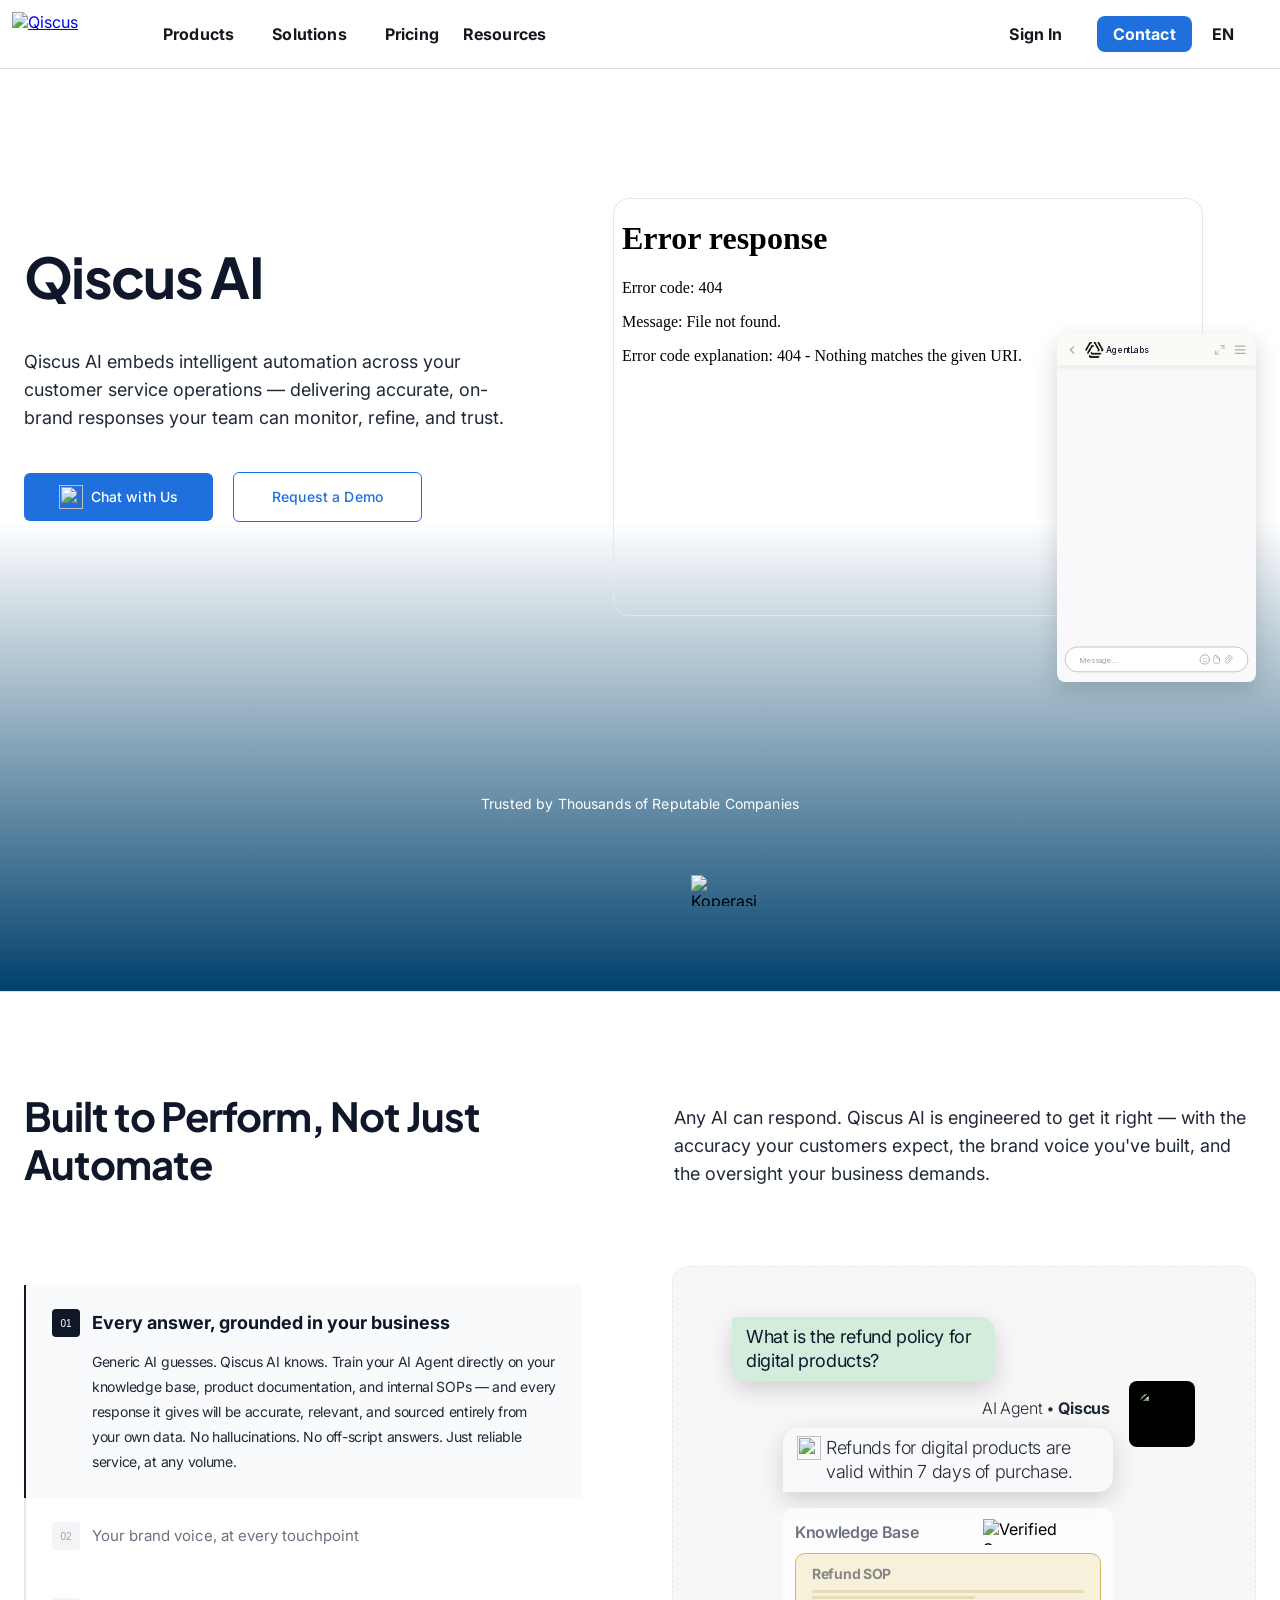
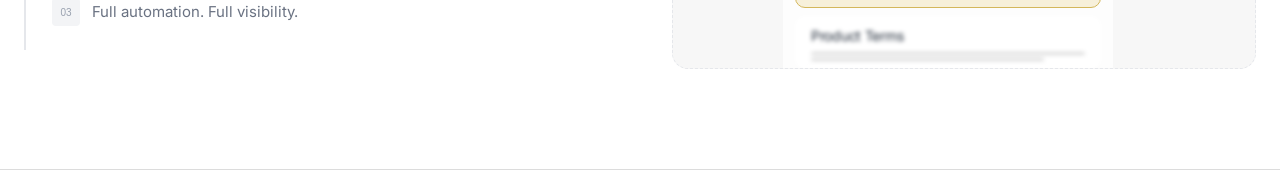
==== commit 26eda949: "Add 'Built to Perform' section with chat UI illustration Adds the Why/Built-to-Perform section below" ====
--- a/index.html
+++ b/index.html
@@ -158,5 +158,90 @@
     </div>
   </section>
 
+  <section class="why">
+    <div class="why__inner">
+      <div class="why__header">
+        <h2 class="why__title">Built to Perform, Not Just Automate</h2>
+        <p class="why__subtitle">Any AI can respond. Qiscus AI is engineered to get it right — with the accuracy your customers expect, the brand voice you've built, and the oversight your business demands.</p>
+      </div>
+      <div class="why__content">
+        <div class="why__accordion">
+          <div class="why__item why__item--active">
+            <div class="why__item-header">
+              <div class="why__badge why__badge--active">01</div>
+              <h3 class="why__item-title why__item-title--active">Every answer, grounded in your business</h3>
+            </div>
+            <p class="why__item-body">Generic AI guesses. Qiscus AI knows. Train your AI Agent directly on your knowledge base, product documentation, and internal SOPs — and every response it gives will be accurate, relevant, and sourced entirely from your own data. No hallucinations. No off-script answers. Just reliable service, at any volume.</p>
+          </div>
+          <div class="why__item">
+            <div class="why__item-header">
+              <div class="why__badge">02</div>
+              <h3 class="why__item-title">Your brand voice, at every touchpoint</h3>
+            </div>
+          </div>
+          <div class="why__item">
+            <div class="why__item-header">
+              <div class="why__badge">03</div>
+              <h3 class="why__item-title">Full automation. Full visibility.</h3>
+            </div>
+          </div>
+        </div>
+        <div class="why__visual">
+          <div class="why__visual-inner">
+            <!-- Customer bubble -->
+            <div class="why__bubble why__bubble--customer">
+              What is the refund policy for digital products?
+            </div>
+
+            <!-- AI Agent profile: black bg square -->
+            <div class="why__agent-bg"></div>
+            <!-- AI Agent profile: logo image clipped inside -->
+            <div class="why__agent-img-clip">
+              <img src="https://www.figma.com/api/mcp/asset/f7c5e484-972b-4c0d-b302-3c8c1420270f" alt="AI Agent" />
+            </div>
+
+            <!-- AI Agent label -->
+            <p class="why__agent-label">AI Agent &bull; <strong>Qiscus</strong></p>
+
+            <!-- AI response bubble -->
+            <div class="why__bubble why__bubble--agent">
+              <img src="https://www.figma.com/api/mcp/asset/bf25cc75-4c9f-4d12-a88b-d5ab7ed0e8bb" alt="" class="why__shield" />
+              Refunds for digital products are valid within 7 days of purchase.
+            </div>
+
+            <!-- Knowledge Base card -->
+            <div class="why__kb">
+              <div class="why__kb-header">
+                <span class="why__kb-label">Knowledge Base</span>
+                <img src="https://www.figma.com/api/mcp/asset/61eb13ce-917e-424b-8b56-534d3f7fad40" alt="Verified Source" class="why__kb-badge" />
+              </div>
+              <div class="why__kb-item why__kb-item--active">
+                <span>Refund SOP</span>
+                <div class="why__kb-lines">
+                  <div class="why__kb-line"></div>
+                  <div class="why__kb-line why__kb-line--half"></div>
+                </div>
+              </div>
+              <div class="why__kb-item why__kb-item--blur">
+                <span>Product Terms</span>
+                <div class="why__kb-lines">
+                  <div class="why__kb-line why__kb-line--gray"></div>
+                  <div class="why__kb-line why__kb-line--gray why__kb-line--long"></div>
+                </div>
+              </div>
+              <div class="why__kb-item">
+                <span>Official Policy</span>
+                <div class="why__kb-lines">
+                  <div class="why__kb-line why__kb-line--gray"></div>
+                  <div class="why__kb-line why__kb-line--gray why__kb-line--med"></div>
+                </div>
+              </div>
+            </div>
+          </div>
+        </div>
+      </div>
+    </div>
+  </section>
+
 </body>
 </html>
--- a/styles.css
+++ b/styles.css
@@ -604,3 +604,399 @@
     width: 100%;
   }
 }
+
+/* ─── Why Section ──────────────────────────────────────────────────────────── */
+
+.why {
+  background: #ffffff;
+  border-top: 0.25px solid #dcdcdc;
+  border-bottom: 0.25px solid #dcdcdc;
+}
+
+.why__inner {
+  max-width: 1280px;
+  margin: 0 auto;
+  padding: 100px 24px;
+  display: flex;
+  flex-direction: column;
+  gap: 78px;
+}
+
+.why__header {
+  display: flex;
+  align-items: flex-end;
+  justify-content: space-between;
+  gap: 24px;
+}
+
+.why__title {
+  font-family: 'Plus Jakarta Sans', sans-serif;
+  font-weight: 700;
+  font-size: 40px;
+  line-height: 48px;
+  letter-spacing: -1px;
+  color: #0f172a;
+  width: 504px;
+  flex-shrink: 0;
+}
+
+.why__subtitle {
+  font-family: 'Inter', sans-serif;
+  font-weight: 400;
+  font-size: 18px;
+  line-height: 28px;
+  color: #1f2937;
+  width: 582px;
+  flex-shrink: 0;
+}
+
+.why__content {
+  display: flex;
+  align-items: center;
+  justify-content: space-between;
+  gap: 24px;
+}
+
+.why__accordion {
+  width: 557px;
+  flex-shrink: 0;
+  display: flex;
+  flex-direction: column;
+}
+
+.why__item {
+  border-left: 2px solid #e5e7eb;
+  padding: 24px 24px 24px 26px;
+  display: flex;
+  flex-direction: column;
+  gap: 12px;
+}
+
+.why__item--active {
+  border-left-color: #101828;
+  background: #f9fafb;
+}
+
+.why__item-header {
+  display: flex;
+  align-items: center;
+  gap: 12px;
+}
+
+.why__badge {
+  width: 28px;
+  height: 28px;
+  border-radius: 4px;
+  background: #f3f4f6;
+  display: flex;
+  align-items: center;
+  justify-content: center;
+  flex-shrink: 0;
+  font-family: 'Arial', sans-serif;
+  font-size: 10px;
+  line-height: 15px;
+  color: #99a1af;
+}
+
+.why__badge--active {
+  background: #101828;
+  color: #ffffff;
+}
+
+.why__item-title {
+  font-family: 'Inter', sans-serif;
+  font-weight: 400;
+  font-size: 15px;
+  line-height: 22.5px;
+  color: #6a7282;
+}
+
+.why__item-title--active {
+  font-weight: 700;
+  font-size: 18px;
+  line-height: 28px;
+  color: #0f172a;
+}
+
+.why__item-body {
+  font-family: 'Inter', sans-serif;
+  font-weight: 400;
+  font-size: 14px;
+  line-height: 25px;
+  letter-spacing: -0.28px;
+  color: #1f2937;
+  padding-left: 40px;
+}
+
+.why__visual {
+  width: 584px;
+  height: 403px;
+  flex-shrink: 0;
+  background: #f7f7f7;
+  border: 1px dashed #e5e7eb;
+  border-radius: 16px;
+  overflow: hidden;
+  position: relative;
+}
+
+.why__visual-inner {
+  position: absolute;
+  left: 59px;
+  top: 50px;
+  width: 463px;
+  height: 425px;
+}
+
+/* Customer bubble */
+.why__bubble--customer {
+  position: absolute;
+  top: 0;
+  left: 0;
+  width: 263px;
+  background: #d2eddb;
+  border-radius: 0 15px 15px 15px;
+  padding: 8px 14px;
+  font-family: 'Inter', sans-serif;
+  font-size: 18px;
+  font-weight: 400;
+  line-height: 24px;
+  letter-spacing: -0.36px;
+  color: #0f172a;
+  box-shadow: 0px 8px 24px 0px rgba(0,0,0,0.16);
+}
+
+/* AI Agent profile: black background square */
+.why__agent-bg {
+  position: absolute;
+  top: 64px;
+  left: 397px;
+  width: 66px;
+  height: 66px;
+  background: #000000;
+  border-radius: 8px;
+}
+
+/* AI Agent profile: logo image clipped inside */
+.why__agent-img-clip {
+  position: absolute;
+  top: 77.2px;
+  left: 408px;
+  width: 46.2px;
+  height: 39.6px;
+  border-radius: 8px;
+  overflow: hidden;
+}
+
+.why__agent-img-clip img {
+  position: absolute;
+  width: 124.3%;
+  height: 144.44%;
+  top: -22.22%;
+  left: -14.53%;
+  max-width: none;
+}
+
+/* AI Agent label */
+.why__agent-label {
+  position: absolute;
+  top: 79px;
+  left: 250px;
+  font-family: 'Inter', sans-serif;
+  font-size: 16px;
+  font-weight: 300;
+  line-height: 24px;
+  letter-spacing: -0.32px;
+  color: #1f2937;
+  white-space: nowrap;
+}
+
+.why__agent-label strong {
+  font-weight: 700;
+}
+
+/* Agent response bubble */
+.why__bubble--agent {
+  position: absolute;
+  top: 111px;
+  left: 51px;
+  width: 330px;
+  background: #f9f9fb;
+  border-radius: 15px 15px 15px 0;
+  padding: 8px 14px;
+  display: flex;
+  gap: 5px;
+  align-items: flex-start;
+  font-family: 'Inter', sans-serif;
+  font-size: 18px;
+  font-weight: 300;
+  line-height: 24px;
+  letter-spacing: -0.36px;
+  color: #1f2937;
+  box-shadow: 0px 8px 24px 0px rgba(0,0,0,0.16);
+}
+
+.why__shield {
+  width: 24px;
+  height: 24px;
+  flex-shrink: 0;
+  display: block;
+}
+
+/* Knowledge Base card */
+.why__kb {
+  position: absolute;
+  top: 191px;
+  left: 51px;
+  width: 330px;
+  background: rgba(255,255,255,0.75);
+  border-radius: 10px;
+  padding: 11px 12px;
+  display: flex;
+  flex-direction: column;
+  gap: 8px;
+  overflow: hidden;
+}
+
+.why__kb-header {
+  display: flex;
+  align-items: center;
+  justify-content: space-between;
+}
+
+.why__kb-label {
+  font-family: 'Inter', sans-serif;
+  font-size: 16px;
+  font-weight: 600;
+  line-height: 24px;
+  letter-spacing: -0.32px;
+  color: #6b7280;
+  white-space: nowrap;
+}
+
+.why__kb-badge {
+  height: 25.652px;
+  width: 118px;
+  object-fit: contain;
+  display: block;
+}
+
+.why__kb-item {
+  background: #ffffff;
+  border-radius: 10px;
+  padding: 8px 16px;
+  display: flex;
+  flex-direction: column;
+  gap: 4px;
+  overflow: hidden;
+}
+
+.why__kb-item span {
+  font-family: 'Inter', sans-serif;
+  font-size: 14px;
+  font-weight: 400;
+  line-height: 24px;
+  letter-spacing: -0.28px;
+  color: #1f2937;
+  white-space: nowrap;
+}
+
+.why__kb-item--active {
+  background: #f7f0da;
+  border: 1px solid #d4b75c;
+}
+
+.why__kb-item--active span {
+  font-weight: 700;
+  color: #868786;
+}
+
+.why__kb-item--blur {
+  filter: blur(2px);
+}
+
+.why__kb-lines {
+  display: flex;
+  flex-direction: column;
+  gap: 3px;
+}
+
+.why__kb-line {
+  height: 3px;
+  width: 100%;
+  background: #e7dcb9;
+  border-radius: 2px;
+}
+
+.why__kb-line--half {
+  width: 60%;
+}
+
+.why__kb-line--gray {
+  background: #d9d9d9;
+}
+
+.why__kb-line--long {
+  width: 85%;
+}
+
+.why__kb-line--med {
+  width: 75%;
+}
+
+@media (max-width: 1100px) {
+  .why__header {
+    flex-wrap: wrap;
+  }
+
+  .why__title,
+  .why__subtitle {
+    width: auto;
+    flex: 1;
+    min-width: 280px;
+  }
+
+  .why__accordion {
+    width: auto;
+    flex: 1;
+    min-width: 0;
+  }
+
+  .why__visual {
+    width: 400px;
+    height: 340px;
+  }
+
+  .why__visual-inner {
+    left: 30px;
+    top: 20px;
+    transform: scale(0.82);
+    transform-origin: top left;
+  }
+}
+
+@media (max-width: 768px) {
+  .why__header {
+    flex-direction: column;
+    align-items: flex-start;
+  }
+
+  .why__content {
+    flex-direction: column;
+  }
+
+  .why__accordion {
+    width: 100%;
+  }
+
+  .why__visual {
+    width: 100%;
+    height: 320px;
+  }
+
+  .why__visual-inner {
+    left: 20px;
+    top: 16px;
+    transform: scale(0.65);
+    transform-origin: top left;
+  }
+}
